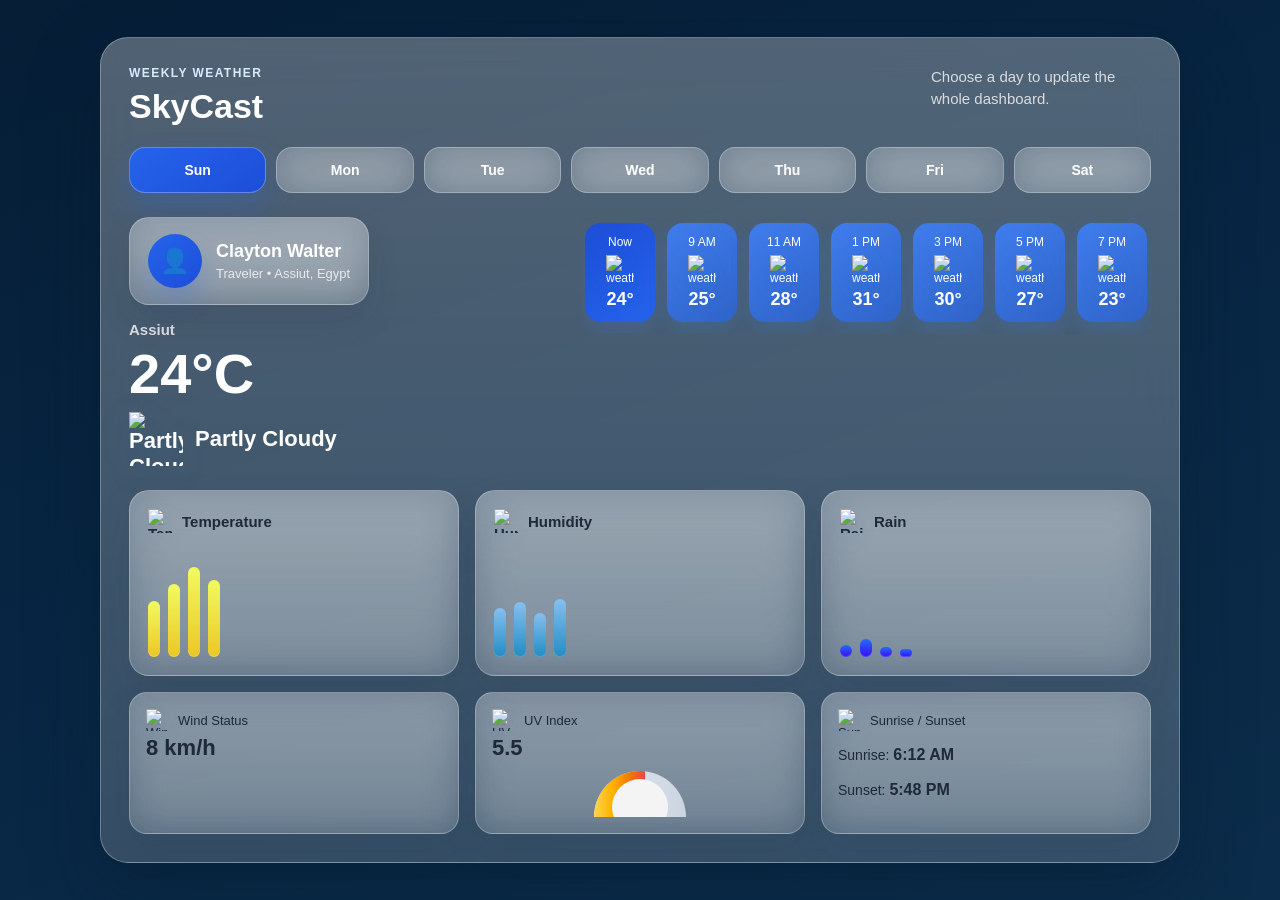
==== dashboard.html @ 4368999f "Add files via upload" ====
<!DOCTYPE html>
<html lang="en">
<head>
  <meta charset="UTF-8">
  <meta name="viewport" content="width=device-width, initial-scale=1.0">
  <link rel="stylesheet" href="dashboard.css">
  <title>Weather Dashboard</title>
</head>
<body>
  <div class="dashboard">
    <div class="dashboard-head">
      <div>
        <p class="page-kicker">Weekly Weather</p>
        <h1 class="page-title">SkyCast</h1>
      </div>
      <p class="page-subtitle">Choose a day to update the whole dashboard.</p>
    </div>

    <div class="day-selector" id="daySelector">
      <button class="day-chip active" type="button" data-day="sun">Sun</button>
      <button class="day-chip" type="button" data-day="mon">Mon</button>
      <button class="day-chip" type="button" data-day="tue">Tue</button>
      <button class="day-chip" type="button" data-day="wed">Wed</button>
      <button class="day-chip" type="button" data-day="thu">Thu</button>
      <button class="day-chip" type="button" data-day="fri">Fri</button>
      <button class="day-chip" type="button" data-day="sat">Sat</button>
    </div>

    <div class="top">
      <div class="hero-column">
        <aside class="user-card">
          <div class="user-avatar">👤</div>
          <div class="user-meta">
            <h2 class="user-name">Clayton Walter</h2>
            <p class="user-role">Traveler • Assiut, Egypt</p>
          </div>
        </aside>

        <div class="hero-weather">
          <p class="city-name" id="cityName">Assiut</p>
          <div class="temp-box" id="mainTemp">24°C</div>
          <div class="condition" id="mainCondition">
            <img class="weather-icon" src="../img/clouds.png" alt="Partly Cloudy">
            Partly Cloudy
          </div>
        </div>
      </div>

      <div class="hours" id="hoursContainer"></div>
    </div>

    <div class="section">
      <div class="cards">
        <div class="card">
          <h3 class="card-heading">
            <img class="section-icon" src="../img/temperature.png" alt="Temperature icon">
            <span>Temperature</span>
          </h3>
          <div class="chart" id="temperatureChart"></div>
        </div>

        <div class="card">
          <h3 class="card-heading">
            <img class="section-icon" src="../img/humidity.png" alt="Humidity icon">
            <span>Humidity</span>
          </h3>
          <div class="chart" id="humidityChart"></div>
        </div>

        <div class="card">
          <h3 class="card-heading">
            <img class="section-icon" src="../img/heavy-rain.png" alt="Rain icon">
            <span>Rain</span>
          </h3>
          <div class="chart" id="rainChart"></div>
        </div>
      </div>
    </div>

    <div class="section overview">
      <div class="small-box">
        <div class="label label-with-icon">
          <img class="section-icon small-section-icon" src="../img/wind.png" alt="Wind icon">
          <span>Wind Status</span>
        </div>
        <div class="value" id="windValue">8 km/h</div>
      </div>

      <div class="small-box">
        <div class="label label-with-icon">
          <img class="section-icon small-section-icon" src="../img/uv-index.png" alt="UV icon">
          <span>UV Index</span>
        </div>
        <div class="value" id="uvValue">5.5</div>
        <div class="gauge-wrap">
          <div class="gauge">
            <div class="gauge-fill" id="uvGaugeFill"></div>
          </div>
        </div>
      </div>

      <div class="small-box">
        <div class="label label-with-icon">
          <img class="section-icon small-section-icon" src="../img/sunset.png" alt="Sunrise sunset icon">
          <span>Sunrise / Sunset</span>
        </div>
        <div class="time-block">
          Sunrise: <strong id="sunriseValue" style="font-size:16px;">6:12 AM</strong><br>
          Sunset: <strong id="sunsetValue" style="font-size:16px;">5:48 PM</strong>
        </div>
      </div>
    </div>
  </div>

  <script src="dashbored.js"></script>
</body>
</html>
---- dashboard.css ----
* {
  box-sizing: border-box;
}

body {
  margin: 0;
  font-family: "Segoe UI", sans-serif;
  background:
    linear-gradient(rgba(4, 18, 34, 0.48), rgba(4, 18, 34, 0.48)),
    linear-gradient(160deg, #072847 0%, #0a375f 45%, #12456f 100%);
  display: flex;
  justify-content: center;
  align-items: center;
  min-height: 100vh;
  color: #1f2937;
  padding: 24px;
}

.dashboard {
  width: 100%;
  max-width: 1080px;
  background: linear-gradient(180deg, rgba(255, 255, 255, 0.3), rgba(255, 255, 255, 0.18));
  backdrop-filter: blur(24px);
  -webkit-backdrop-filter: blur(24px);
  border-radius: 28px;
  padding: 28px;
  box-shadow: 0 28px 70px rgba(6, 25, 43, 0.34);
  border: 1px solid rgba(255, 255, 255, 0.28);
}

.dashboard-head {
  display: flex;
  justify-content: space-between;
  align-items: flex-start;
  gap: 16px;
  margin-bottom: 22px;
}

.page-kicker {
  margin: 0 0 8px;
  font-size: 12px;
  letter-spacing: 0.12em;
  text-transform: uppercase;
  color: #d6ebff;
  font-weight: 700;
}

.page-title {
  margin: 0;
  font-size: 34px;
  line-height: 1.1;
  color: #ffffff;
}

.page-subtitle {
  margin: 0;
  color: rgba(255, 255, 255, 0.78);
  font-size: 15px;
  max-width: 220px;
  line-height: 1.5;
}

.day-selector {
  display: grid;
  grid-template-columns: repeat(7, minmax(0, 1fr));
  gap: 10px;
  margin-bottom: 24px;
}

.day-chip {
  border: 1px solid rgba(255, 255, 255, 0.28);
  background: rgba(255, 255, 255, 0.18);
  backdrop-filter: blur(18px);
  -webkit-backdrop-filter: blur(18px);
  color: #ffffff;
  border-radius: 16px;
  padding: 14px 10px;
  font-size: 14px;
  font-weight: 700;
  cursor: pointer;
  transition: transform 0.2s ease, background 0.2s ease, color 0.2s ease, box-shadow 0.2s ease;
}

.day-chip:hover {
  transform: translateY(-2px);
}

.day-chip.active {
  background: linear-gradient(145deg, #2563eb, #1d4ed8);
  color: #fff;
  box-shadow: 0 14px 28px rgba(37, 99, 235, 0.26);
}

.top {
  display: flex;
  justify-content: space-between;
  align-items: flex-start;
  gap: 24px;
}

.hero-column {
  min-width: 240px;
  display: flex;
  flex-direction: column;
  gap: 16px;
}

.user-card {
  display: flex;
  align-items: center;
  gap: 14px;
  padding: 16px 18px;
  border-radius: 20px;
  background: linear-gradient(180deg, rgba(255, 255, 255, 0.3), rgba(255, 255, 255, 0.16));
  border: 1px solid rgba(255, 255, 255, 0.24);
  box-shadow: 0 16px 34px rgba(31, 41, 55, 0.1);
  backdrop-filter: blur(18px);
  -webkit-backdrop-filter: blur(18px);
}

.user-avatar {
  width: 54px;
  height: 54px;
  border-radius: 50%;
  display: flex;
  align-items: center;
  justify-content: center;
  font-size: 24px;
  background: linear-gradient(145deg, #2563eb, #1d4ed8);
  color: #fff;
  box-shadow: 0 14px 24px rgba(37, 99, 235, 0.24);
  flex-shrink: 0;
}

.user-meta {
  min-width: 0;
}

.user-name {
  margin: 0 0 4px;
  font-size: 18px;
  color: #ffffff;
}

.user-role {
  margin: 0;
  font-size: 13px;
  color: rgba(255, 255, 255, 0.78);
}

.hero-weather {
  min-width: 210px;
}

.city-name {
  margin: 0 0 8px;
  color: rgba(255, 255, 255, 0.8);
  font-size: 15px;
  font-weight: 600;
}

.temp-box {
  font-size: 56px;
  font-weight: 700;
  color: #ffffff;
  line-height: 1;
  margin-bottom: 10px;
}

.condition {
  color: #ffffff;
  display: flex;
  align-items: center;
  gap: 12px;
  font-size: 22px;
  font-weight: 600;
}

.weather-icon {
  width: 54px;
  height: 54px;
  flex-shrink: 0;
  object-fit: contain;
  display: block;
  filter: drop-shadow(0 8px 14px rgba(15, 108, 189, 0.18));
}

.hour-icon {
  width: 28px;
  height: 28px;
  object-fit: contain;
  display: block;
  margin: 6px auto;
  filter: drop-shadow(0 6px 10px rgba(15, 108, 189, 0.16));
}

.hours {
  display: flex;
  gap: 12px;
  overflow-x: auto;
  max-width: 620px;
  padding: 6px 4px 12px;
  scroll-behavior: smooth;
}

.hours::-webkit-scrollbar {
  height: 8px;
}

.hours::-webkit-scrollbar-track {
  background: #d1d5db;
  border-radius: 20px;
}

.hours::-webkit-scrollbar-thumb {
  background: #6b7280;
  border-radius: 20px;
}

.hour {
  min-width: 70px;
  background: linear-gradient(145deg, #3f7ded, #2f63c8);
  color: #fff;
  padding: 12px 10px;
  border-radius: 16px;
  text-align: center;
  font-size: 12px;
  box-shadow: 0 8px 18px rgba(63, 125, 237, 0.22);
  transition: 0.3s ease;
  flex-shrink: 0;
}

.hour strong {
  display: block;
  font-size: 18px;
  font-weight: 700;
}

.hour.active {
  background: linear-gradient(145deg, #1d4ed8, #2563eb);
}

.hour:hover {
  transform: translateY(-4px) scale(1.04);
  box-shadow: 0 12px 20px rgba(63, 125, 237, 0.28);
}

.section {
  margin-top: 24px;
}

.cards {
  display: flex;
  gap: 16px;
}

.card {
  background: linear-gradient(180deg, rgba(255, 255, 255, 0.3), rgba(255, 255, 255, 0.16));
  padding: 18px;
  border-radius: 20px;
  flex: 1;
  box-shadow: 0 18px 38px rgba(31, 41, 55, 0.12);
  border: 1px solid rgba(255, 255, 255, 0.24);
  backdrop-filter: blur(20px);
  -webkit-backdrop-filter: blur(20px);
  transition: transform 0.3s ease, box-shadow 0.3s ease;
}

.card h3 {
  font-size: 15px;
  color: #1f2937;
  margin: 0 0 14px;
  font-weight: 700;
}

.card-heading,
.label-with-icon {
  display: flex;
  align-items: center;
  gap: 10px;
}

.section-icon {
  width: 24px;
  height: 24px;
  object-fit: contain;
  flex-shrink: 0;
  filter: drop-shadow(0 6px 10px rgba(15, 108, 189, 0.14));
}

.small-section-icon {
  width: 22px;
  height: 22px;
}

.card:hover {
  transform: translateY(-4px);
  box-shadow: 0 14px 24px rgba(31, 41, 55, 0.09);
}

.chart {
  display: flex;
  align-items: flex-end;
  gap: 8px;
  height: 110px;
  padding-top: 8px;
}

.bar {
  width: 12px;
  border-radius: 10px;
  box-shadow: inset 0 -1px 0 rgba(255, 255, 255, 0.2);
  transition: height 0.25s ease;
}

.temp {
  background: linear-gradient(180deg, #f2fa60, #ebc725);
}

.humidity {
  background: linear-gradient(180deg, #86c0ef, #228cc5);
}

.rain {
  background: linear-gradient(180deg, #246cfb, #3a0bf5);
}

.overview {
  display: flex;
  gap: 16px;
  margin-top: 16px;
}

.small-box {
  background: linear-gradient(180deg, rgba(255, 255, 255, 0.28), rgba(255, 255, 255, 0.14));
  padding: 16px;
  border-radius: 18px;
  flex: 1;
  font-size: 14px;
  color: #1f2937;
  box-shadow: 0 16px 34px rgba(31, 41, 55, 0.1);
  border: 1px solid rgba(255, 255, 255, 0.24);
  backdrop-filter: blur(18px);
  -webkit-backdrop-filter: blur(18px);
}

.small-box strong {
  display: inline-block;
  margin-top: 6px;
  font-size: 24px;
  color: #1f2937;
}

.gauge-wrap {
  display: flex;
  justify-content: center;
  align-items: center;
  margin-top: 10px;
}

.gauge {
  width: 92px;
  height: 46px;
  border-radius: 92px 92px 0 0;
  background: linear-gradient(90deg, #e2e8f0, #cbd5e1);
  position: relative;
  overflow: hidden;
}

.gauge-fill {
  position: absolute;
  inset: 0 auto 0 0;
  width: 50%;
  background: linear-gradient(90deg, #ffd54f 0%, #ffb300 35%, #f57c00 68%, #ef4444 100%);
}

.gauge::after {
  content: "";
  position: absolute;
  left: 50%;
  bottom: -18px;
  transform: translateX(-50%);
  width: 56px;
  height: 56px;
  background: #f4f4f4;
  border-radius: 50%;
}

.label {
  font-size: 13px;
  color: #1f2937;
  margin-bottom: 4px;
}

.value {
  font-size: 22px;
  font-weight: 700;
  color: #1f2937;
}

.time-block {
  color: #1f2937;
  line-height: 1.8;
}

@media (max-width: 950px) {
  .dashboard {
    width: 94%;
    padding: 20px;
  }

  .dashboard-head,
  .top {
    flex-direction: column;
    align-items: flex-start;
  }

  .day-selector {
    grid-template-columns: repeat(4, minmax(0, 1fr));
  }

  .hours {
    max-width: 100%;
  }

  .cards,
  .overview {
    flex-direction: column;
  }
}

@media (max-width: 560px) {
  .day-selector {
    grid-template-columns: repeat(2, minmax(0, 1fr));
  }

  .page-title {
    font-size: 28px;
  }
}
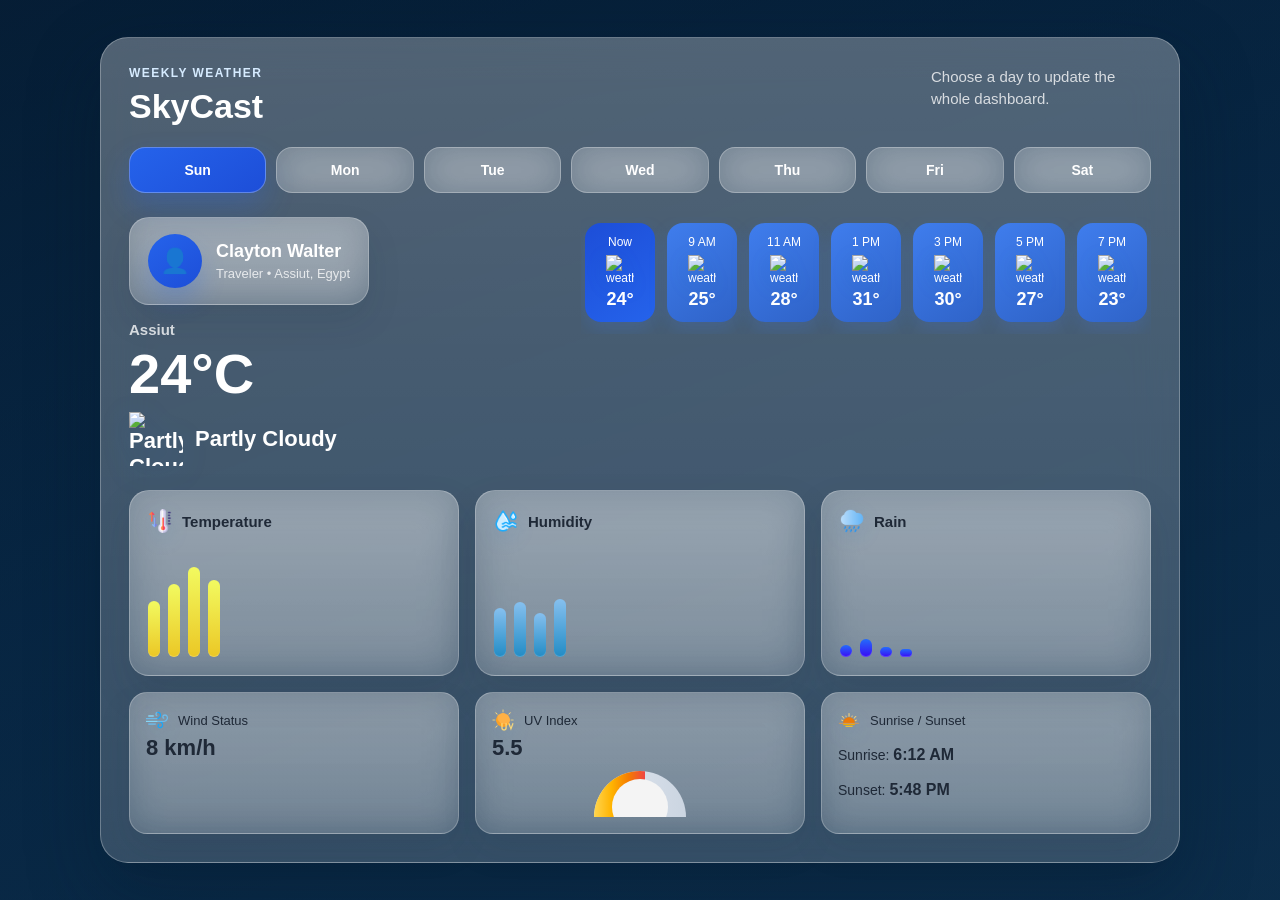
==== commit a1f73b64: "Update dashboard.html" ====
--- a/dashboard.html
+++ b/dashboard.html
@@ -40,7 +40,7 @@
           <p class="city-name" id="cityName">Assiut</p>
           <div class="temp-box" id="mainTemp">24°C</div>
           <div class="condition" id="mainCondition">
-            <img class="weather-icon" src="../img/clouds.png" alt="Partly Cloudy">
+            <img class="weather-icon" src="clouds.png" alt="Partly Cloudy">
             Partly Cloudy
           </div>
         </div>
@@ -53,7 +53,7 @@
       <div class="cards">
         <div class="card">
           <h3 class="card-heading">
-            <img class="section-icon" src="../img/temperature.png" alt="Temperature icon">
+            <img class="section-icon" src="temperature.png" alt="Temperature icon">
             <span>Temperature</span>
           </h3>
           <div class="chart" id="temperatureChart"></div>
@@ -61,7 +61,7 @@
 
         <div class="card">
           <h3 class="card-heading">
-            <img class="section-icon" src="../img/humidity.png" alt="Humidity icon">
+            <img class="section-icon" src="humidity.png" alt="Humidity icon">
             <span>Humidity</span>
           </h3>
           <div class="chart" id="humidityChart"></div>
@@ -69,7 +69,7 @@
 
         <div class="card">
           <h3 class="card-heading">
-            <img class="section-icon" src="../img/heavy-rain.png" alt="Rain icon">
+            <img class="section-icon" src="heavy-rain.png" alt="Rain icon">
             <span>Rain</span>
           </h3>
           <div class="chart" id="rainChart"></div>
@@ -80,7 +80,7 @@
     <div class="section overview">
       <div class="small-box">
         <div class="label label-with-icon">
-          <img class="section-icon small-section-icon" src="../img/wind.png" alt="Wind icon">
+          <img class="section-icon small-section-icon" src="wind.png" alt="Wind icon">
           <span>Wind Status</span>
         </div>
         <div class="value" id="windValue">8 km/h</div>
@@ -88,7 +88,7 @@
 
       <div class="small-box">
         <div class="label label-with-icon">
-          <img class="section-icon small-section-icon" src="../img/uv-index.png" alt="UV icon">
+          <img class="section-icon small-section-icon" src="uv-index.png" alt="UV icon">
           <span>UV Index</span>
         </div>
         <div class="value" id="uvValue">5.5</div>
@@ -101,7 +101,7 @@
 
       <div class="small-box">
         <div class="label label-with-icon">
-          <img class="section-icon small-section-icon" src="../img/sunset.png" alt="Sunrise sunset icon">
+          <img class="section-icon small-section-icon" src="sunset.png" alt="Sunrise sunset icon">
           <span>Sunrise / Sunset</span>
         </div>
         <div class="time-block">
